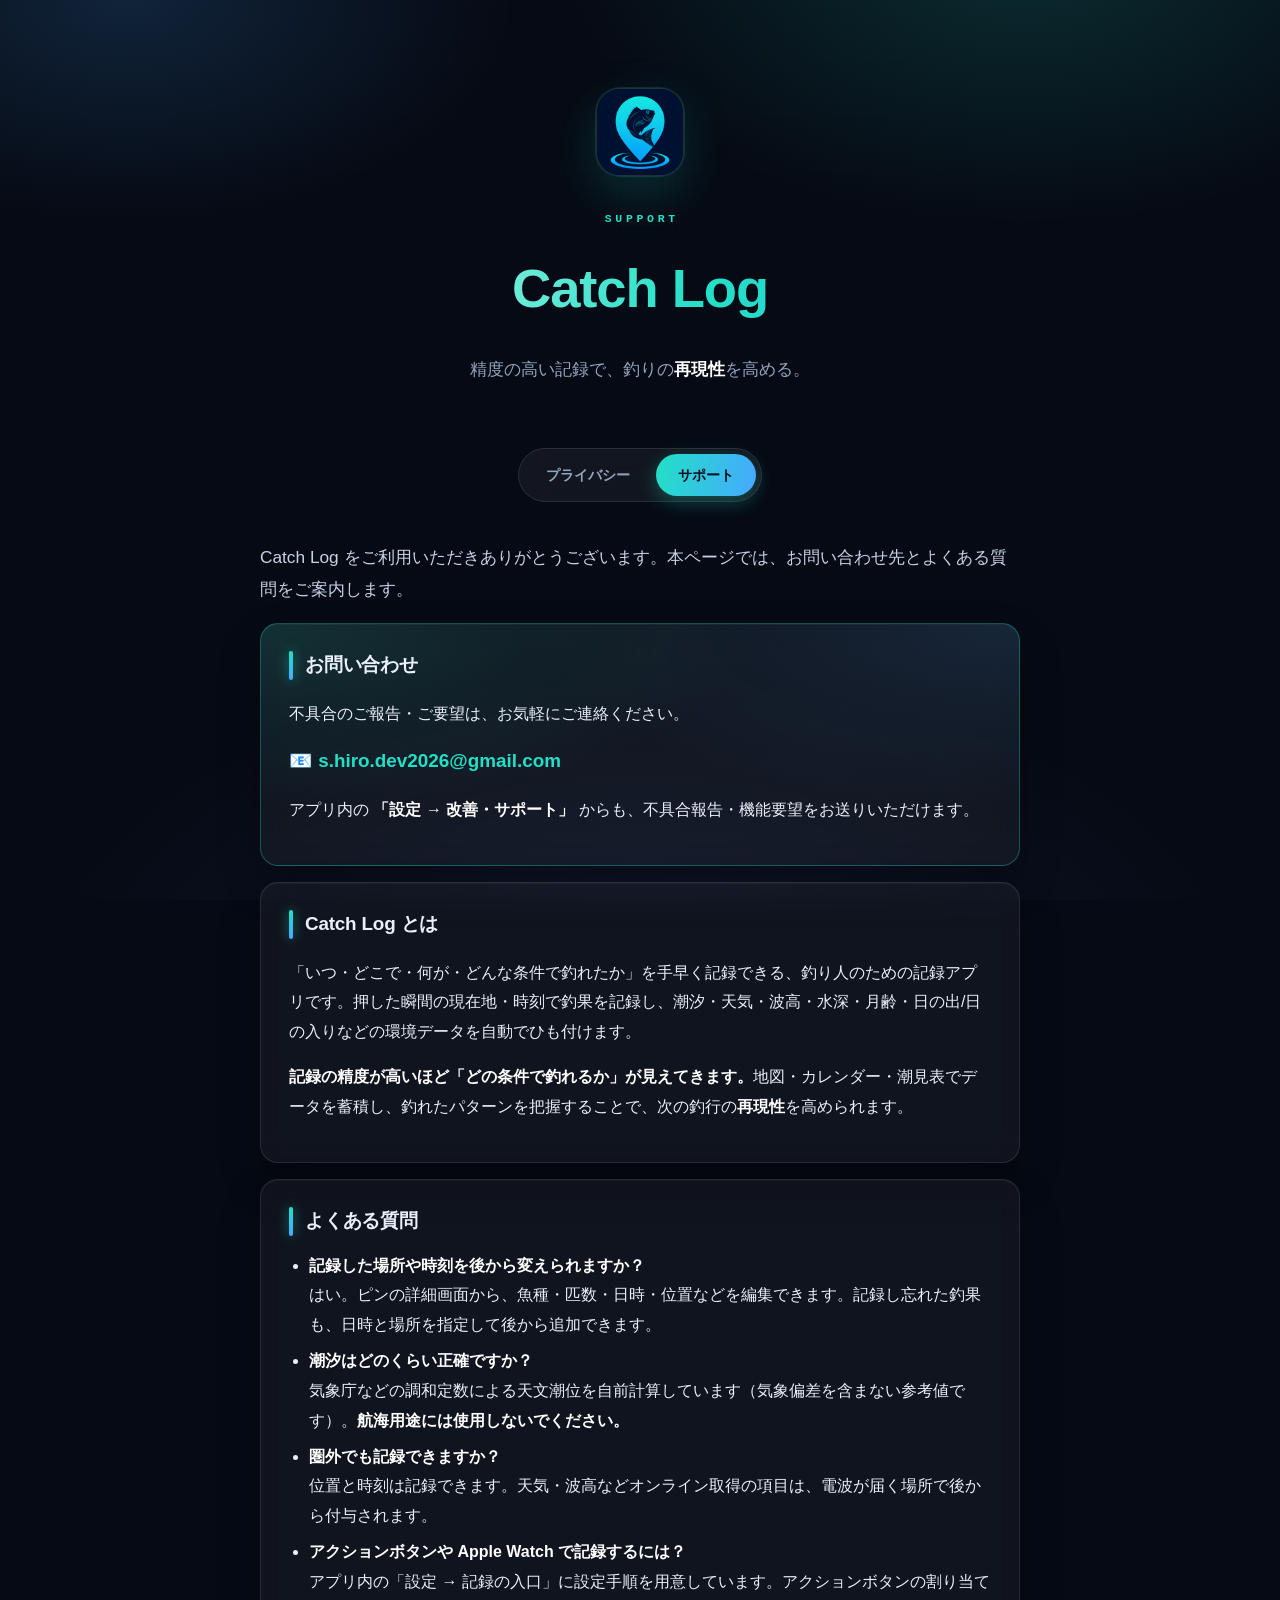
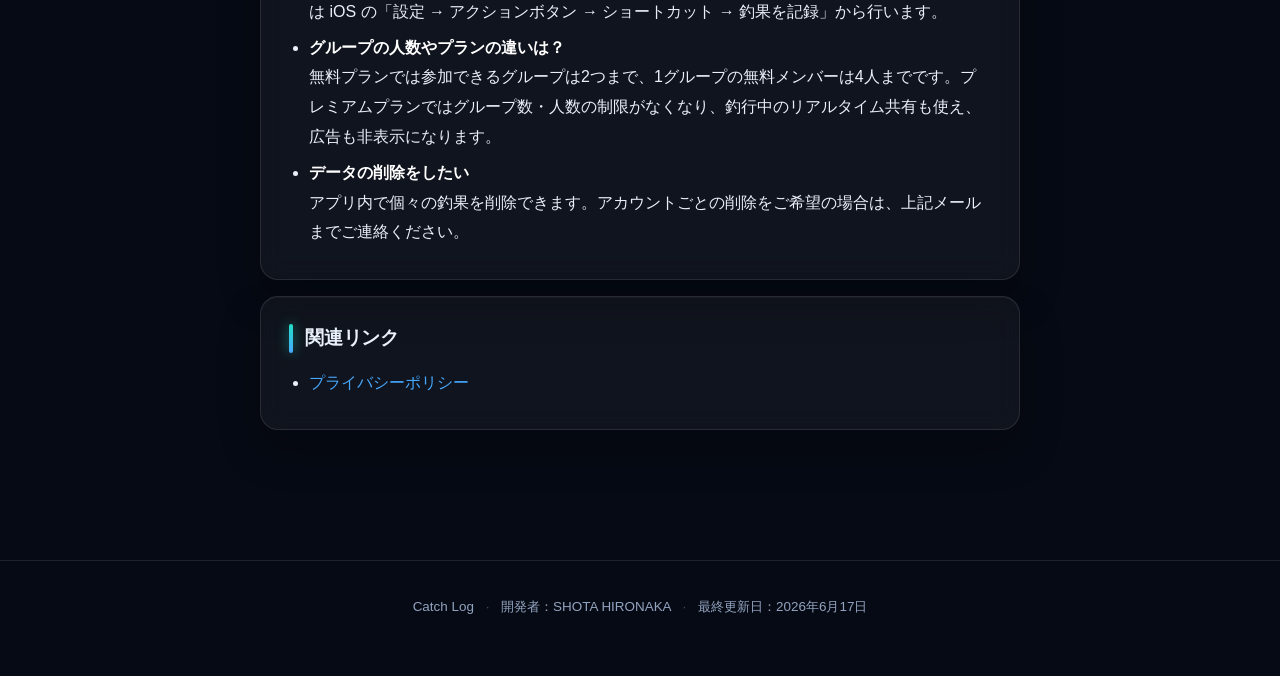
==== support.html @ dcf1abdf "アプリアイコン採用＋テック系の先進的デザインに刷新＋再現性訴求 - ヒーローのバッジ/favicon/apple-touch-icon をアプリアイコンに。 - ダーク基調＋グラデーション・グロー＋微" ====
<!DOCTYPE html>
<html lang="ja">
<head>
<meta charset="UTF-8">
<meta name="viewport" content="width=device-width, initial-scale=1.0">
<title>サポート — Catch Log</title>
<meta name="description" content="釣果記録アプリ Catch Log のサポート・よくある質問・お問い合わせ。">
<link rel="icon" type="image/png" href="./icon.png">
<link rel="apple-touch-icon" href="./apple-touch-icon.png">
<link rel="stylesheet" href="./style.css">
</head>
<body>

<header class="hero">
  <div class="badge"><img src="./icon.png" alt="Catch Log アイコン" width="84" height="84"></div>
  <p class="eyebrow">SUPPORT</p>
  <h1>Catch Log</h1>
  <p class="tagline">精度の高い記録で、釣りの<strong>再現性</strong>を高める。</p>
</header>

<nav class="tabs">
  <a href="./index.html">プライバシー</a>
  <a href="./support.html" aria-current="page">サポート</a>
</nav>

<main>
  <p class="lead">Catch Log をご利用いただきありがとうございます。本ページでは、お問い合わせ先とよくある質問をご案内します。</p>

  <section class="card highlight">
    <h2>お問い合わせ</h2>
    <p>不具合のご報告・ご要望は、お気軽にご連絡ください。</p>
    <p class="email">📧 <a href="mailto:s.hiro.dev2026@gmail.com">s.hiro.dev2026@gmail.com</a></p>
    <p>アプリ内の <strong>「設定 → 改善・サポート」</strong> からも、不具合報告・機能要望をお送りいただけます。</p>
  </section>

  <section class="card">
    <h2>Catch Log とは</h2>
    <p>「いつ・どこで・何が・どんな条件で釣れたか」を手早く記録できる、釣り人のための記録アプリです。押した瞬間の現在地・時刻で釣果を記録し、潮汐・天気・波高・水深・月齢・日の出/日の入りなどの環境データを自動でひも付けます。</p>
    <p><strong>記録の精度が高いほど「どの条件で釣れるか」が見えてきます。</strong>地図・カレンダー・潮見表でデータを蓄積し、釣れたパターンを把握することで、次の釣行の<strong>再現性</strong>を高められます。</p>
  </section>

  <section class="card">
    <h2>よくある質問</h2>
    <ul>
      <li><strong>記録した場所や時刻を後から変えられますか？</strong><br>
      はい。ピンの詳細画面から、魚種・匹数・日時・位置などを編集できます。記録し忘れた釣果も、日時と場所を指定して後から追加できます。</li>

      <li><strong>潮汐はどのくらい正確ですか？</strong><br>
      気象庁などの調和定数による天文潮位を自前計算しています（気象偏差を含まない参考値です）。<strong>航海用途には使用しないでください。</strong></li>

      <li><strong>圏外でも記録できますか？</strong><br>
      位置と時刻は記録できます。天気・波高などオンライン取得の項目は、電波が届く場所で後から付与されます。</li>

      <li><strong>アクションボタンや Apple Watch で記録するには？</strong><br>
      アプリ内の「設定 → 記録の入口」に設定手順を用意しています。アクションボタンの割り当ては iOS の「設定 → アクションボタン → ショートカット → 釣果を記録」から行います。</li>

      <li><strong>グループの人数やプランの違いは？</strong><br>
      無料プランでは参加できるグループは2つまで、1グループの無料メンバーは4人までです。プレミアムプランではグループ数・人数の制限がなくなり、釣行中のリアルタイム共有も使え、広告も非表示になります。</li>

      <li><strong>データの削除をしたい</strong><br>
      アプリ内で個々の釣果を削除できます。アカウントごとの削除をご希望の場合は、上記メールまでご連絡ください。</li>
    </ul>
  </section>

  <section class="card">
    <h2>関連リンク</h2>
    <ul>
      <li><a href="./index.html">プライバシーポリシー</a></li>
    </ul>
  </section>
</main>

<footer>
  Catch Log <span class="dot">·</span> 開発者：SHOTA HIRONAKA <span class="dot">·</span> 最終更新日：2026年6月17日
</footer>

</body>
</html>
---- style.css ----
/* Catch Log — 開発元サイト共通スタイル（先進的・テック系ダークテーマ）
   ブランド: 濃紺(#01173B) を基盤に ティール→シアン のグラデーションアクセント。 */

:root {
  --bg: #060a14;
  --bg-soft: #0b1426;
  --ink: #eaf0fb;
  --muted: #93a4c0;
  --teal: #22e0c6;
  --cyan: #46a9ff;
  --indigo: #6d8bff;
  --border: rgba(255, 255, 255, 0.10);
  --card: rgba(255, 255, 255, 0.045);
  --radius: 18px;
}

* { box-sizing: border-box; }
html { scroll-behavior: smooth; }
body {
  font-family: -apple-system, BlinkMacSystemFont, "Hiragino Sans", "Noto Sans JP", "Inter", sans-serif;
  line-height: 1.85;
  margin: 0;
  color: var(--ink);
  background: var(--bg);
  -webkit-font-smoothing: antialiased;
  position: relative;
  overflow-x: hidden;
}
/* 背景のグラデーション・グロー＋微細グリッド */
body::before {
  content: ""; position: fixed; inset: 0; z-index: -2; pointer-events: none;
  background:
    radial-gradient(60% 50% at 80% -5%, rgba(34, 224, 198, 0.16), transparent 60%),
    radial-gradient(55% 45% at 10% 0%, rgba(70, 169, 255, 0.16), transparent 55%),
    radial-gradient(80% 60% at 50% 110%, rgba(109, 139, 255, 0.10), transparent 60%),
    var(--bg);
}
body::after {
  content: ""; position: fixed; inset: 0; z-index: -1; pointer-events: none; opacity: .5;
  background-image:
    linear-gradient(rgba(255,255,255,.025) 1px, transparent 1px),
    linear-gradient(90deg, rgba(255,255,255,.025) 1px, transparent 1px);
  background-size: 56px 56px;
  mask-image: radial-gradient(circle at 50% 20%, #000 0%, transparent 75%);
  -webkit-mask-image: radial-gradient(circle at 50% 20%, #000 0%, transparent 75%);
}

a { color: var(--cyan); text-decoration: none; }
a:hover { color: var(--teal); }

/* ---- ヒーロー ---- */
.hero { text-align: center; padding: 88px 20px 36px; }
.hero .badge {
  display: inline-block; width: 88px; height: 88px; margin-bottom: 22px;
  border-radius: 24px; overflow: hidden;
  border: 1px solid rgba(255, 255, 255, 0.14);
  box-shadow: 0 0 0 1px rgba(34,224,198,.15), 0 18px 50px rgba(34, 224, 198, 0.18);
}
.hero .badge img { width: 100%; height: 100%; display: block; object-fit: cover; }
.hero .eyebrow {
  font-family: ui-monospace, "SF Mono", Menlo, monospace;
  letter-spacing: .32em; font-size: .72rem; font-weight: 600;
  color: var(--teal); margin: 0 0 10px; text-indent: .32em;
}
.hero h1 {
  font-size: clamp(2.4rem, 6vw, 3.4rem); margin: 0; font-weight: 800; letter-spacing: -.02em;
  background: linear-gradient(100deg, #ffffff 10%, var(--teal) 55%, var(--cyan) 100%);
  -webkit-background-clip: text; background-clip: text; color: transparent;
}
.hero .tagline { font-size: 1.08rem; color: var(--muted); margin: 14px auto 0; max-width: 30em; }

/* ---- ナビ（セグメント風グラスピル） ---- */
nav.tabs {
  position: sticky; top: 16px; z-index: 10;
  display: flex; gap: 4px; justify-content: center; width: fit-content; margin: 26px auto 0;
  padding: 5px; border-radius: 999px;
  background: rgba(255, 255, 255, 0.05); border: 1px solid var(--border);
  backdrop-filter: blur(14px); -webkit-backdrop-filter: blur(14px);
}
nav.tabs a {
  color: var(--muted); padding: 8px 22px; border-radius: 999px; font-size: .9rem; font-weight: 600;
}
nav.tabs a:hover { color: var(--ink); }
nav.tabs a[aria-current="page"] {
  color: #04121f;
  background: linear-gradient(100deg, var(--teal), var(--cyan));
  box-shadow: 0 6px 20px rgba(34, 224, 198, 0.3);
}

/* ---- 本文 ---- */
main { max-width: 800px; margin: 0 auto; padding: 36px 20px 90px; }
.updated {
  color: var(--muted); font-size: .82rem; margin: 0 0 6px;
  font-family: ui-monospace, "SF Mono", Menlo, monospace; letter-spacing: .04em;
}
.lead { font-size: 1.08rem; color: #c6d2e6; margin-top: .2em; }

.card {
  position: relative;
  background: var(--card);
  border: 1px solid var(--border);
  border-radius: var(--radius);
  padding: 24px 28px;
  margin: 16px 0;
  backdrop-filter: blur(12px); -webkit-backdrop-filter: blur(12px);
  box-shadow: 0 1px 0 rgba(255,255,255,.04) inset, 0 20px 40px rgba(0, 0, 0, 0.25);
  transition: transform .25s ease, border-color .25s ease, box-shadow .25s ease;
}
.card:hover {
  transform: translateY(-3px);
  border-color: rgba(34, 224, 198, 0.4);
  box-shadow: 0 1px 0 rgba(255,255,255,.06) inset, 0 26px 56px rgba(0, 0, 0, 0.35);
}
.card h2 {
  font-size: 1.18rem; margin: 0 0 .65em; padding-left: 16px; position: relative;
  color: var(--ink); letter-spacing: -.01em;
}
.card h2::before {
  content: ""; position: absolute; left: 0; top: .15em; bottom: .15em; width: 4px; border-radius: 4px;
  background: linear-gradient(var(--teal), var(--cyan));
  box-shadow: 0 0 12px rgba(34, 224, 198, 0.6);
}
ul { padding-left: 1.25em; margin: .5em 0; }
li { margin: .42em 0; }
strong { color: #fff; }
code { background: rgba(70,169,255,.14); color: #bfe0ff; padding: 1px 6px; border-radius: 6px; font-size: .9em; }

/* 連絡先などの強調カード */
.highlight {
  background:
    radial-gradient(120% 140% at 0% 0%, rgba(34,224,198,.14), transparent 55%),
    radial-gradient(120% 140% at 100% 0%, rgba(70,169,255,.12), transparent 55%),
    var(--card);
  border-color: rgba(34, 224, 198, 0.3);
}
.email { font-size: 1.18rem; font-weight: 700; margin: .4em 0; }
.email a { color: var(--teal); }

footer {
  text-align: center; color: var(--muted); font-size: .84rem;
  padding: 34px 20px 56px; margin-top: 24px;
  border-top: 1px solid var(--border);
}
footer .dot { opacity: .4; margin: 0 8px; }
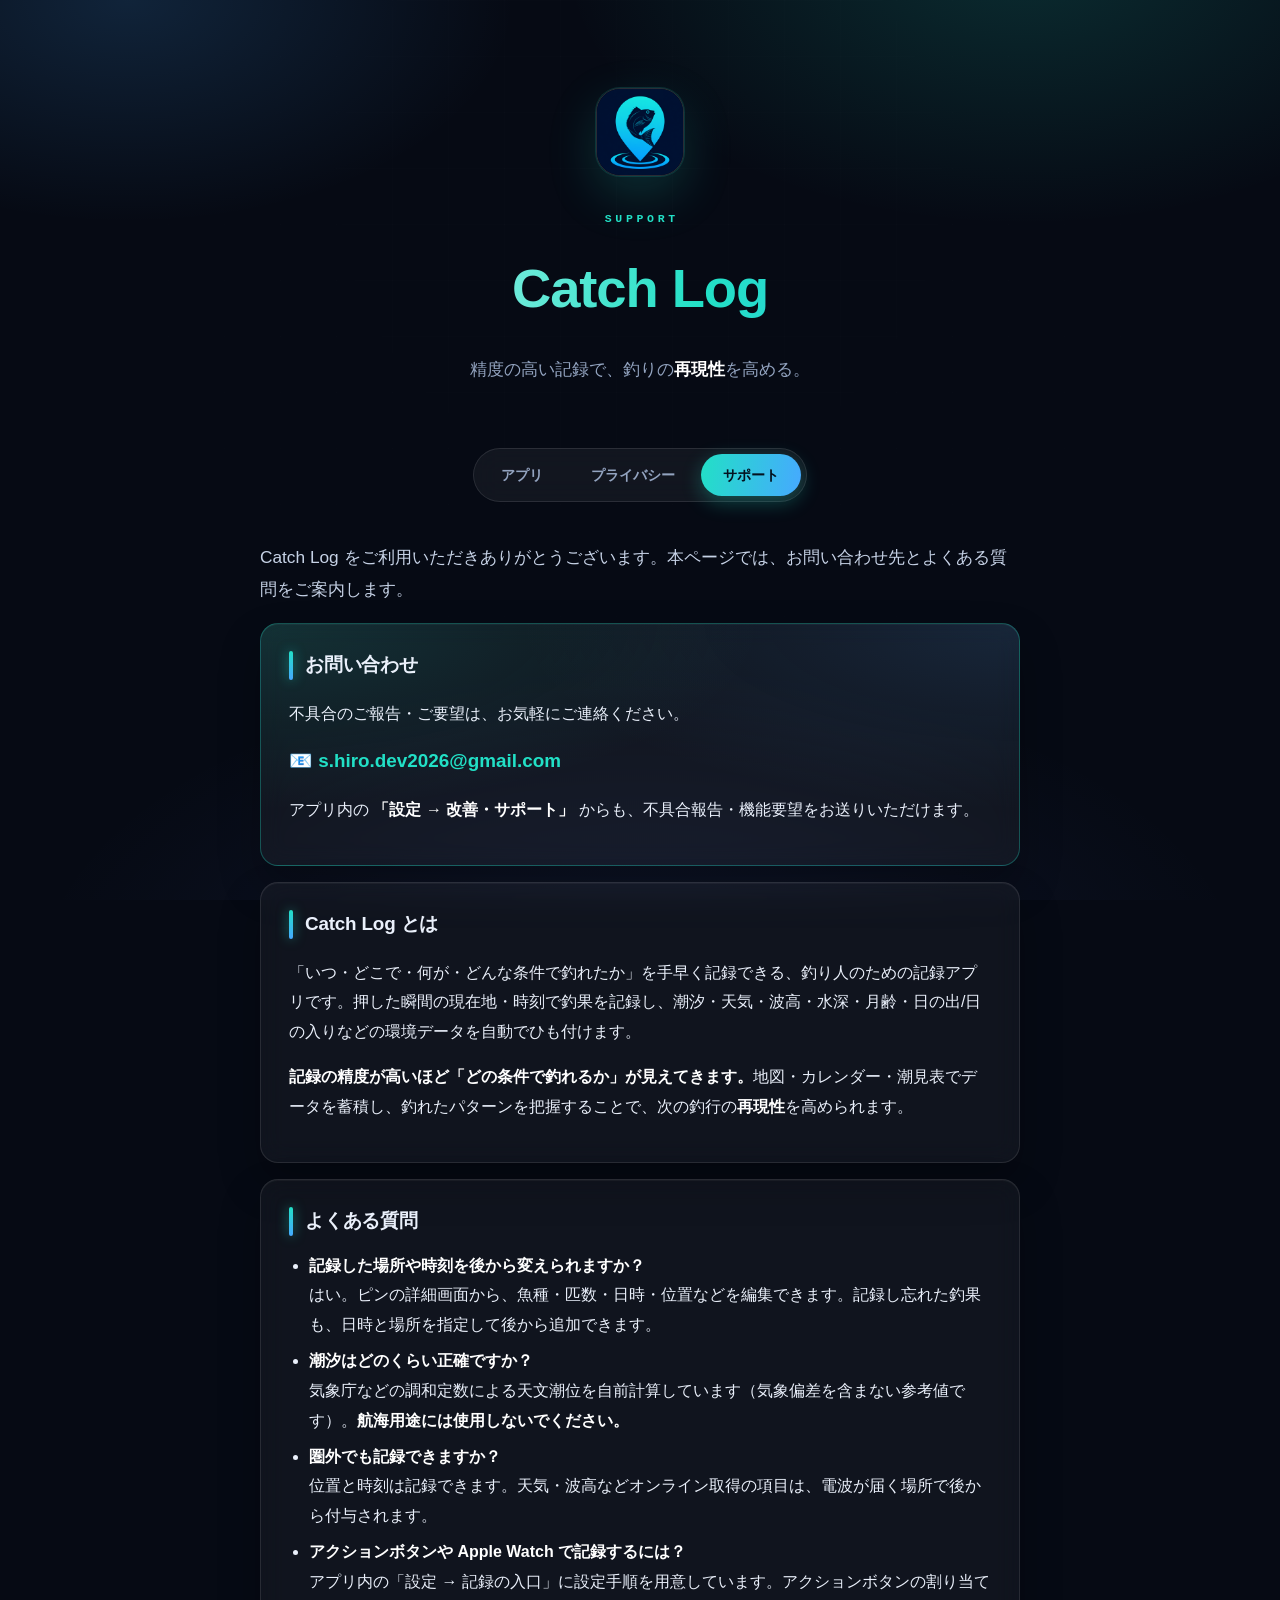
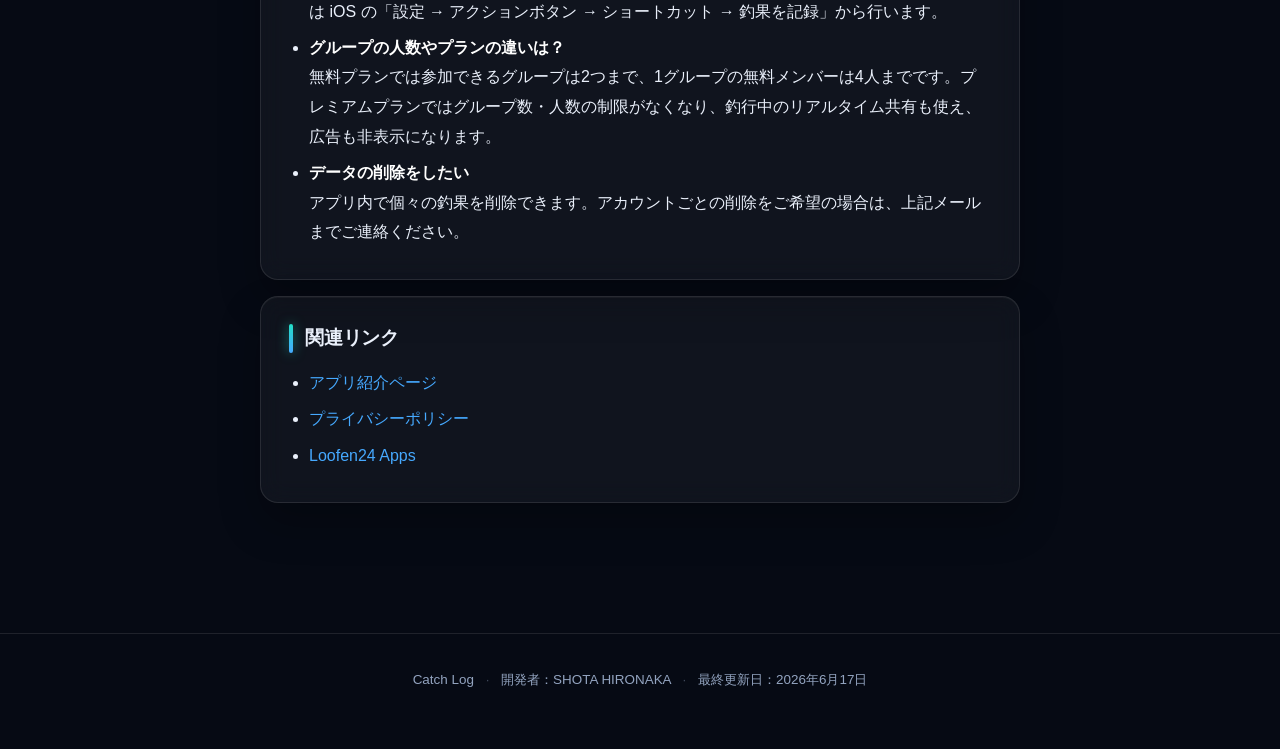
==== commit 87014bbb: "アプリ紹介ページ(/catchlog/)への相互リンクを追加(ナビ・フッター・関連リンク)" ====
--- a/support.html
+++ b/support.html
@@ -19,6 +19,7 @@
 </header>
 
 <nav class="tabs">
+  <a href="/catchlog/">アプリ</a>
   <a href="./index.html">プライバシー</a>
   <a href="./support.html" aria-current="page">サポート</a>
 </nav>
@@ -65,7 +66,9 @@
   <section class="card">
     <h2>関連リンク</h2>
     <ul>
+      <li><a href="/catchlog/">アプリ紹介ページ</a></li>
       <li><a href="./index.html">プライバシーポリシー</a></li>
+      <li><a href="/">Loofen24 Apps</a></li>
     </ul>
   </section>
 </main>
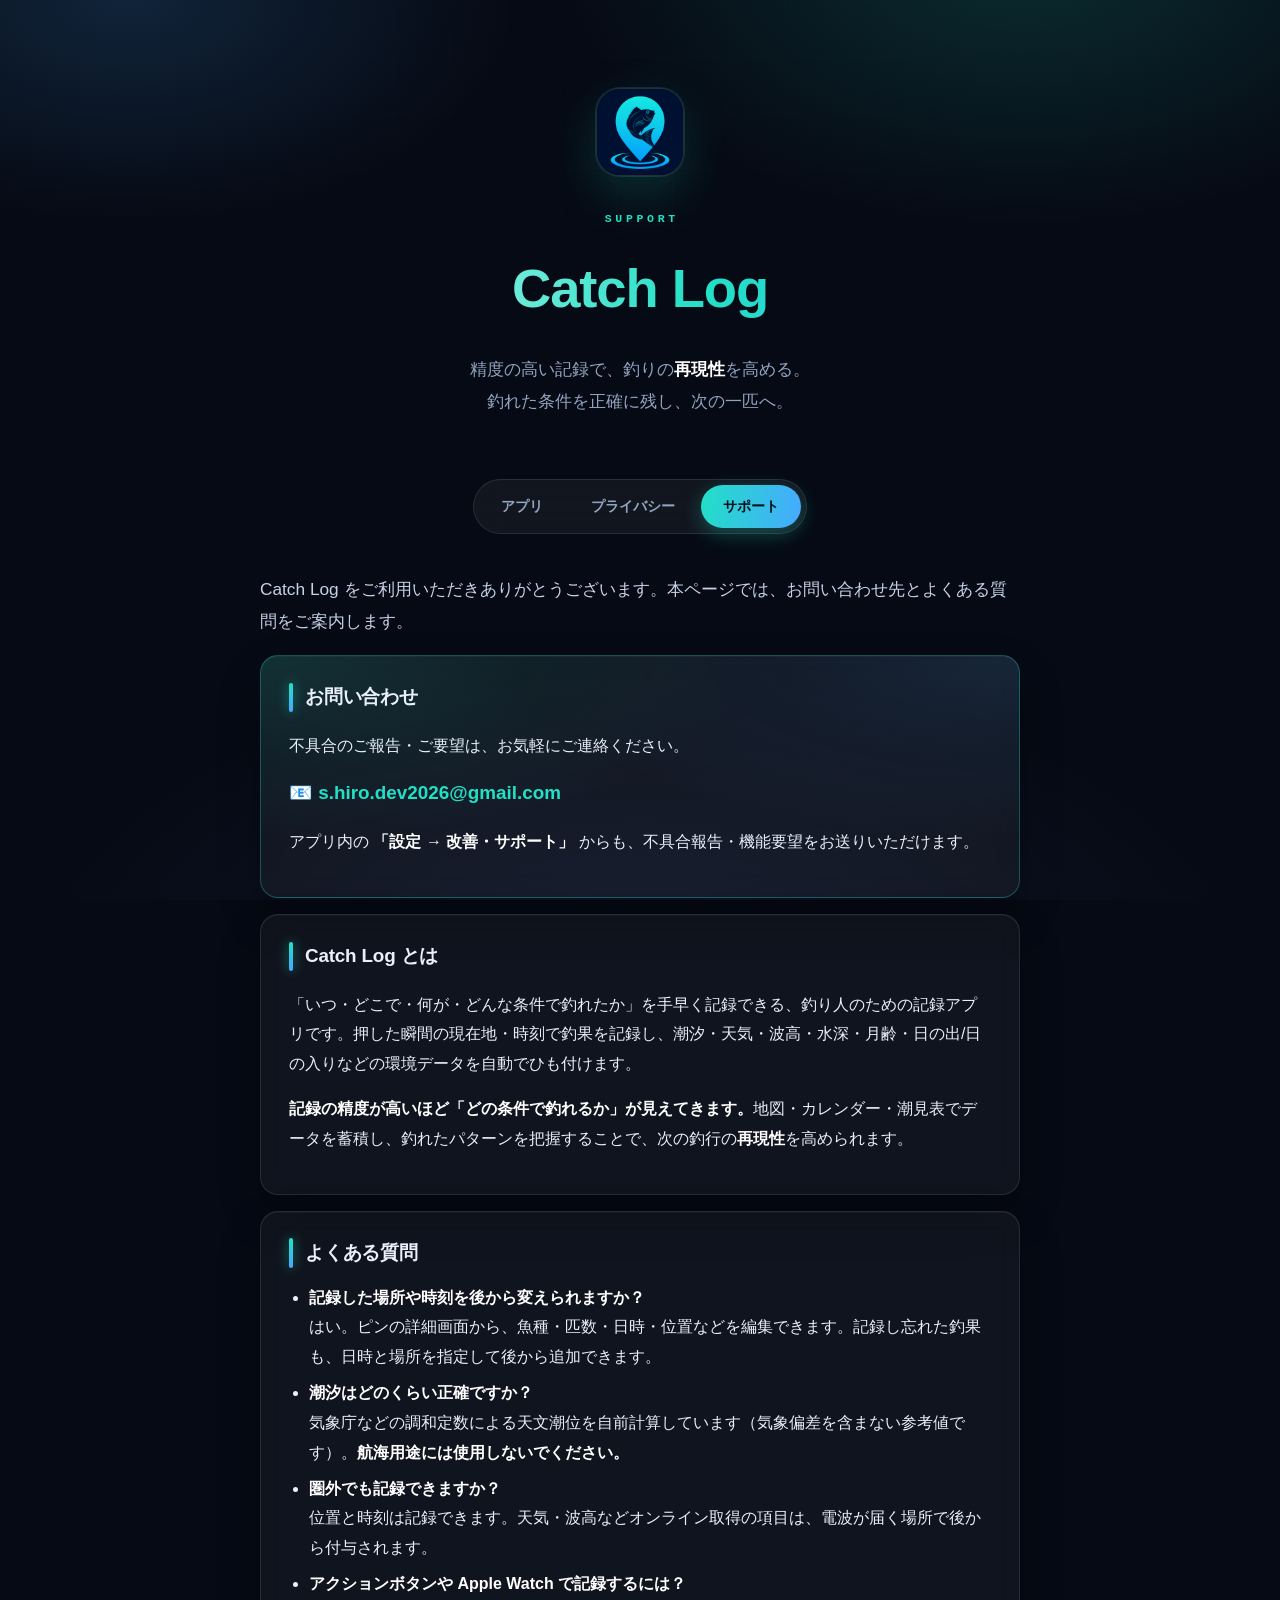
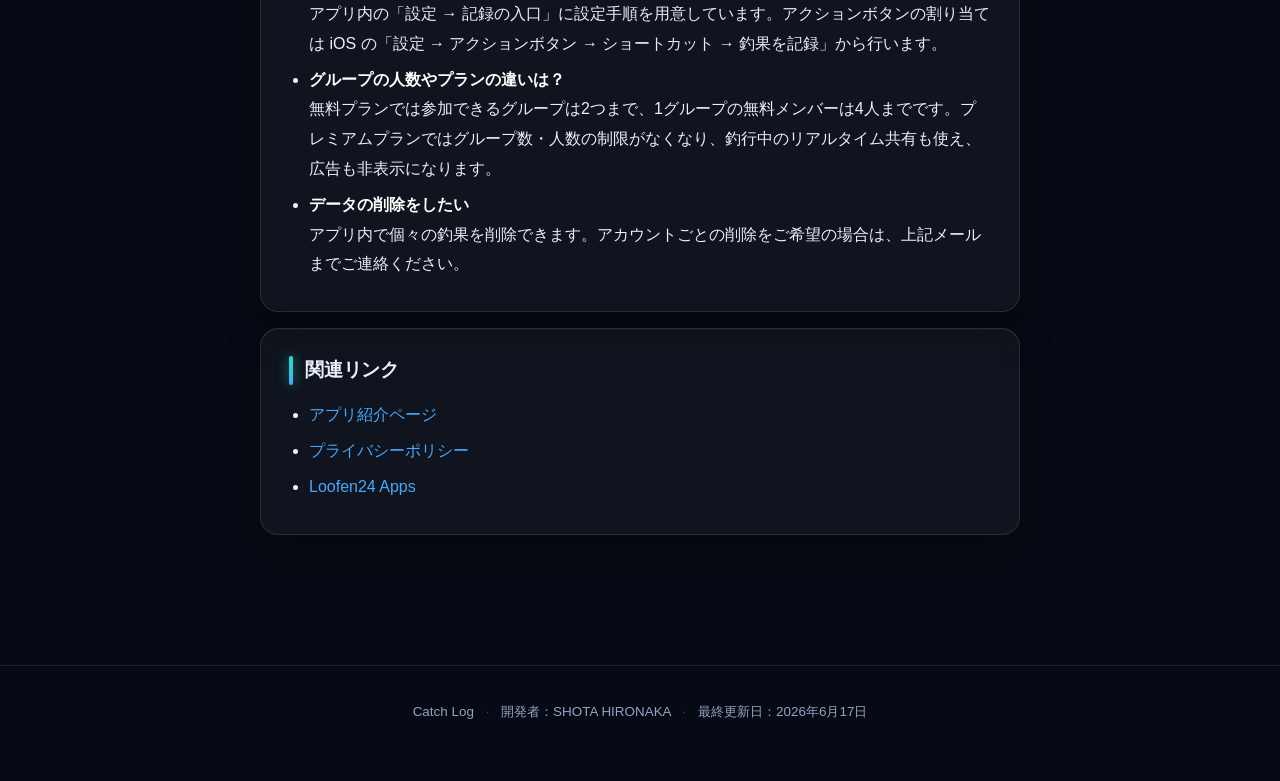
==== commit 2c48bb26: "サポートのヒーロー文言をプライバシーと統一(再現性＋次の一匹へ)" ====
--- a/support.html
+++ b/support.html
@@ -15,7 +15,7 @@
   <div class="badge"><img src="./icon.png" alt="Catch Log アイコン" width="84" height="84"></div>
   <p class="eyebrow">SUPPORT</p>
   <h1>Catch Log</h1>
-  <p class="tagline">精度の高い記録で、釣りの<strong>再現性</strong>を高める。</p>
+  <p class="tagline">精度の高い記録で、釣りの<strong>再現性</strong>を高める。<br>釣れた条件を正確に残し、次の一匹へ。</p>
 </header>
 
 <nav class="tabs">
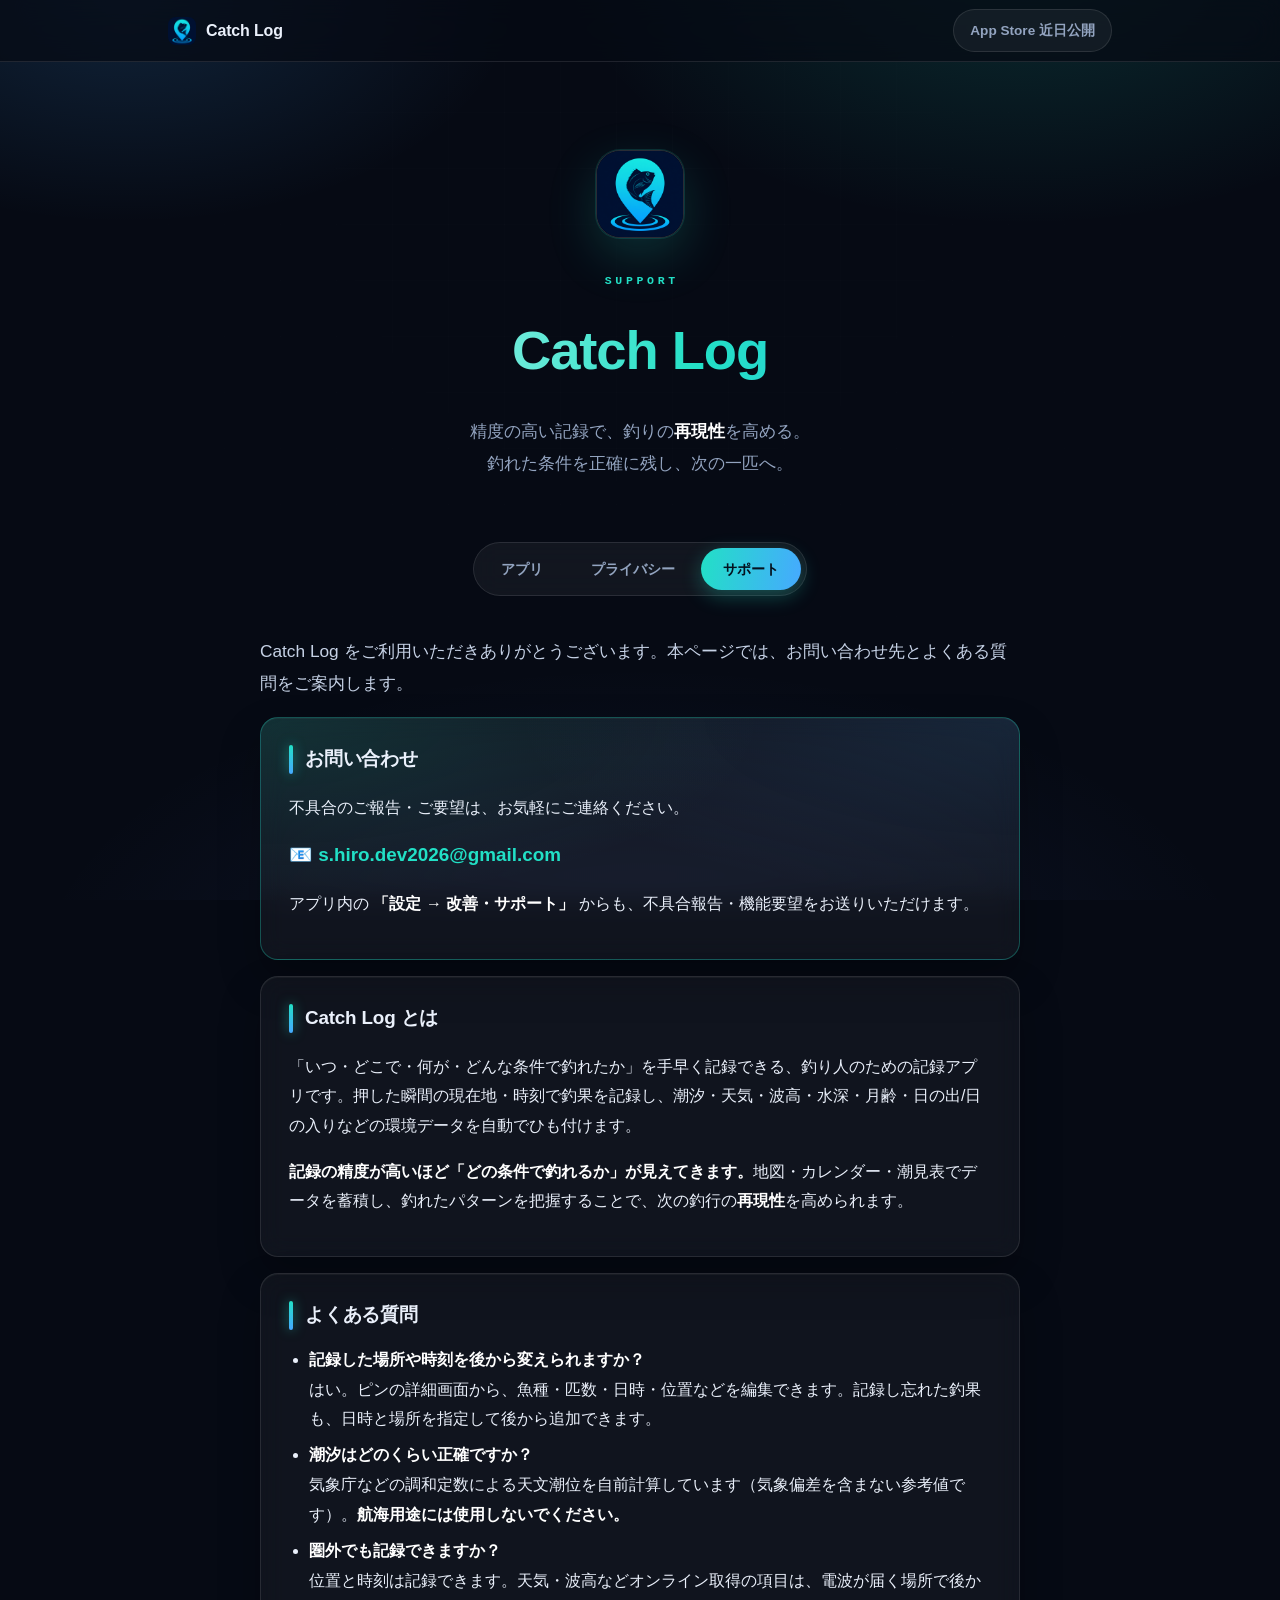
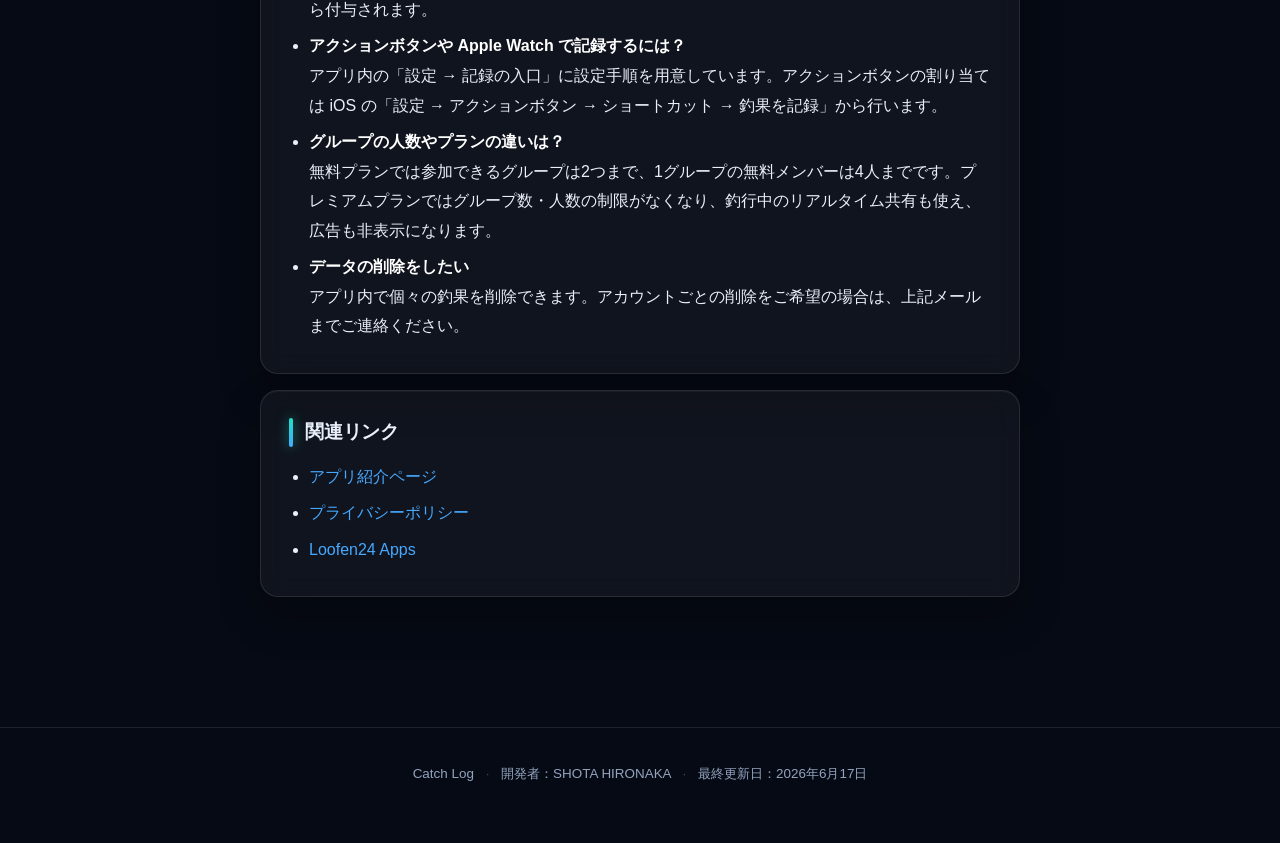
==== commit 9051c727: "上部ヘッダーバーを追加(他アプリと統一: アイコン+ブランド/App Store CTA)" ====
--- a/support.html
+++ b/support.html
@@ -10,6 +10,11 @@
 <link rel="stylesheet" href="./style.css">
 </head>
 <body>
+
+<div class="topbar"><div class="topbar-in">
+  <a class="brand" href="/catchlog/"><img src="./icon.png" alt="">Catch Log</a>
+  <span class="cta soon">App Store 近日公開</span>
+</div></div>
 
 <header class="hero">
   <div class="badge"><img src="./icon.png" alt="Catch Log アイコン" width="84" height="84"></div>
--- a/style.css
+++ b/style.css
@@ -142,3 +142,26 @@
   border-top: 1px solid var(--border);
 }
 footer .dot { opacity: .4; margin: 0 8px; }
+
+/* ---- 上部ヘッダーバー（他アプリと統一） ---- */
+.topbar {
+  position: sticky; top: 0; z-index: 30;
+  background: rgba(6, 10, 20, 0.72);
+  -webkit-backdrop-filter: blur(14px); backdrop-filter: blur(14px);
+  border-bottom: 1px solid var(--border);
+}
+.topbar-in {
+  max-width: 980px; margin: 0 auto; padding: 9px 18px;
+  display: flex; align-items: center; justify-content: space-between;
+}
+.topbar .brand { display: flex; align-items: center; gap: 10px; font-weight: 800; letter-spacing: -.01em; color: var(--ink); }
+.topbar .brand:hover { color: var(--ink); }
+.topbar .brand img { width: 28px; height: 28px; border-radius: 8px; display: block; }
+.topbar .cta {
+  padding: 8px 16px; border-radius: 999px; font-weight: 700; font-size: .85rem;
+  color: #04121f; background: linear-gradient(100deg, var(--teal), var(--cyan));
+}
+.topbar .cta:hover { color: #04121f; filter: brightness(1.06); }
+.topbar .cta.soon { color: var(--muted); background: rgba(255,255,255,.05); border: 1px solid var(--border); cursor: default; }
+/* セグメントメニューは上部バーの下に重なって固定 */
+nav.tabs { top: 60px; }
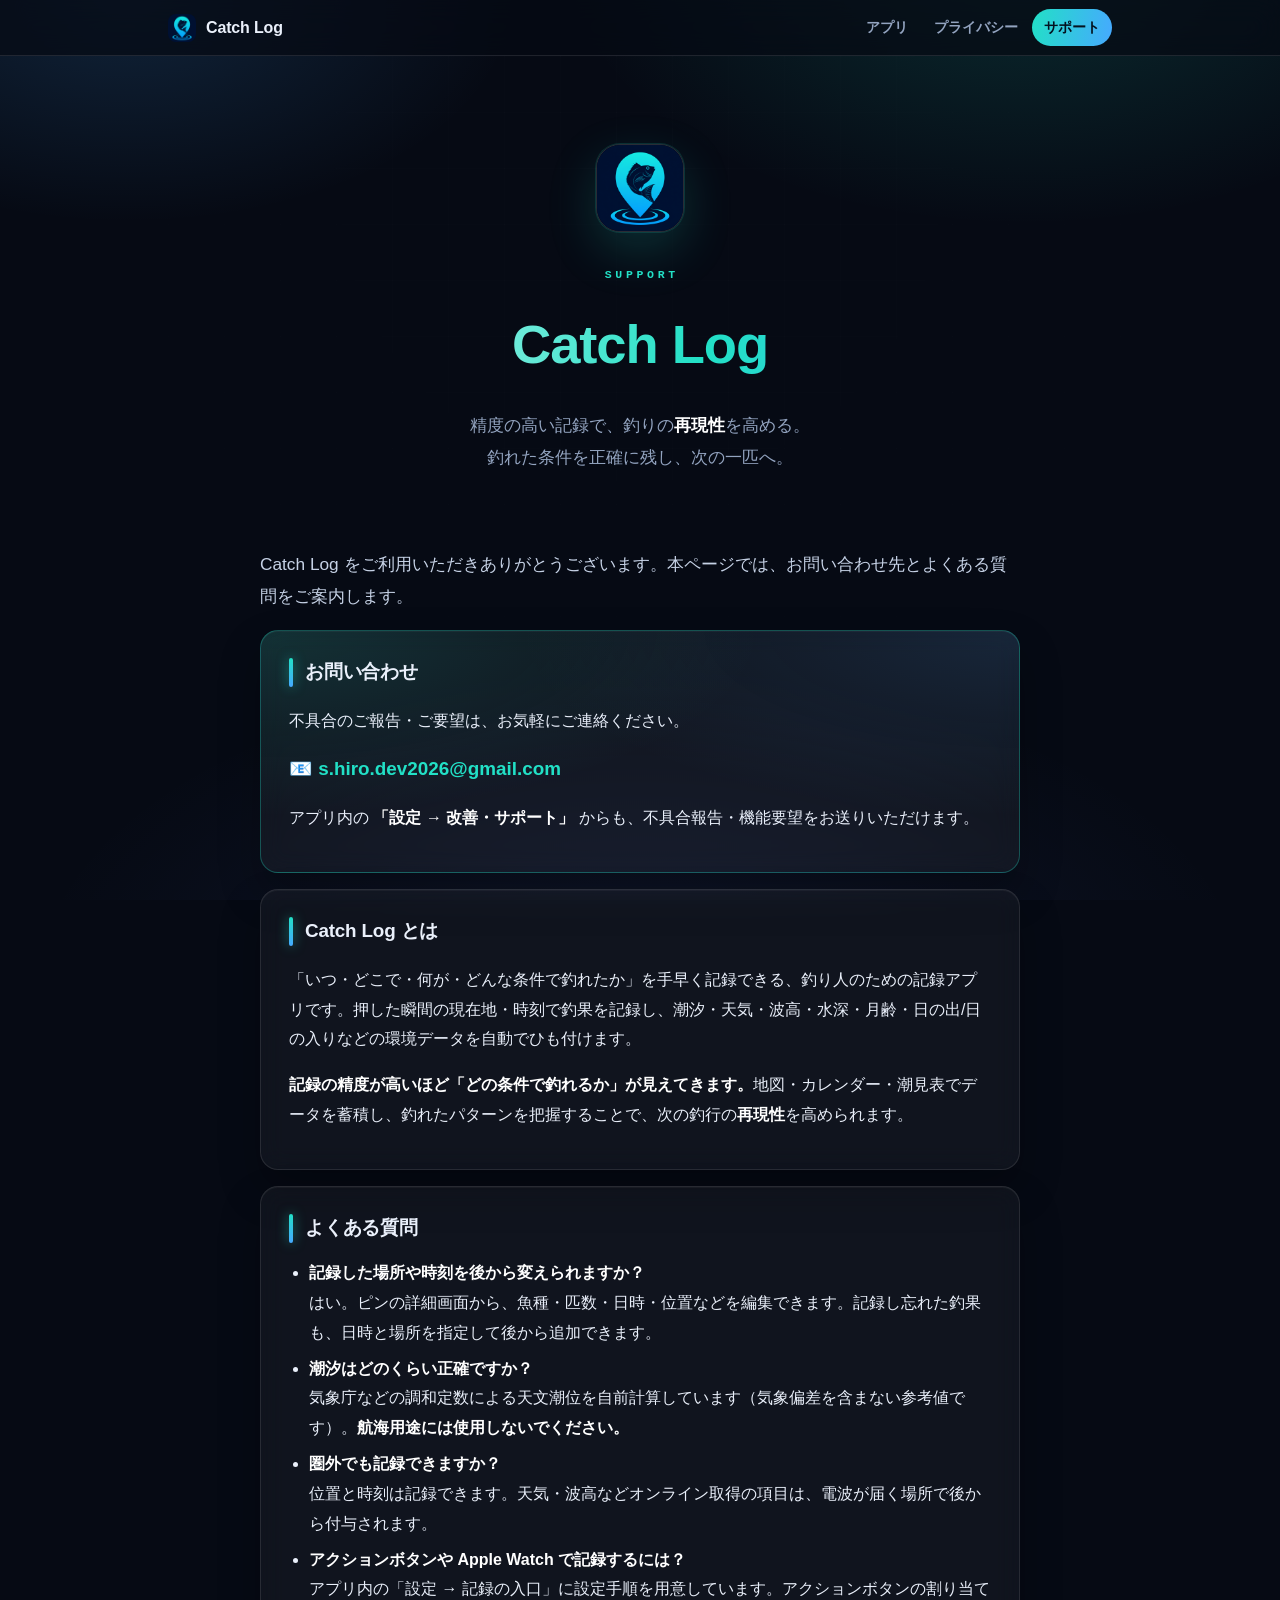
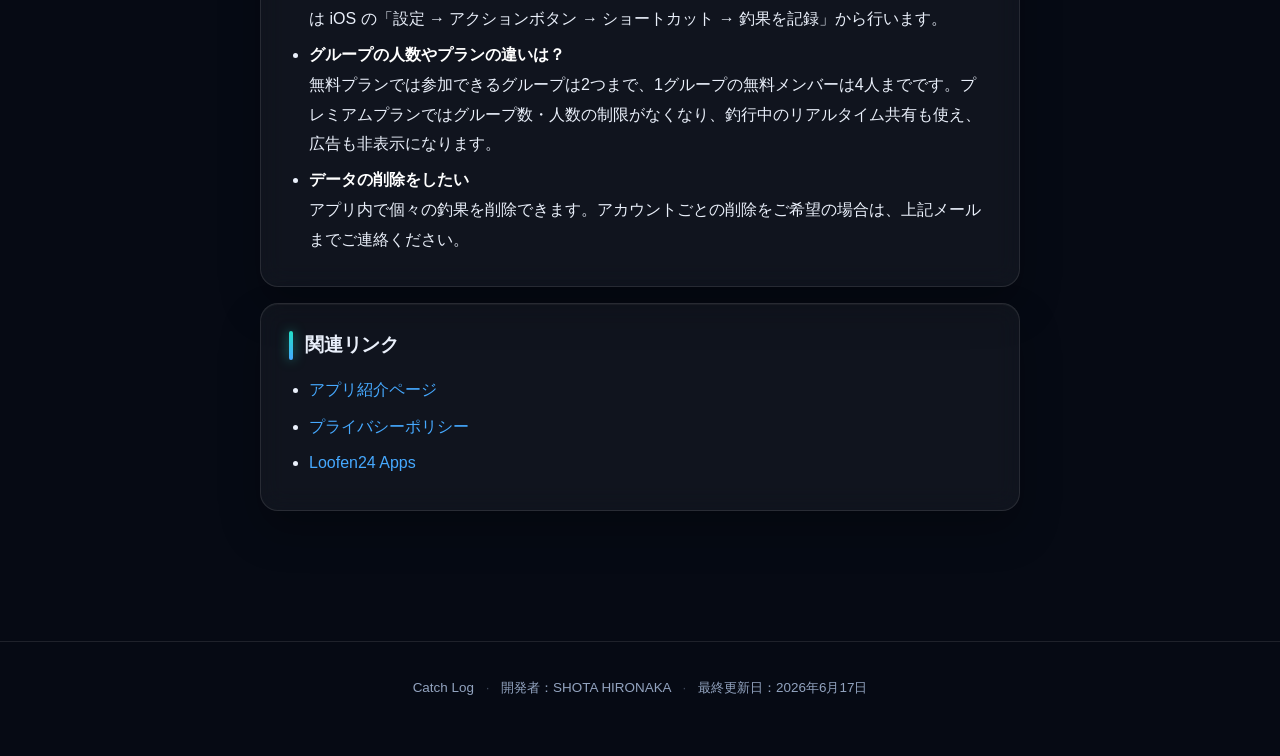
==== commit 55b65b37: "ヘッダーバーにページ切替ナビ(アプリ/プライバシー/サポート)を追加・セグメントメニュー廃止" ====
--- a/support.html
+++ b/support.html
@@ -12,8 +12,12 @@
 <body>
 
 <div class="topbar"><div class="topbar-in">
-  <a class="brand" href="/catchlog/"><img src="./icon.png" alt="">Catch Log</a>
-  <span class="cta soon">App Store 近日公開</span>
+  <a class="brand" href="/catchlog/"><img src="./icon.png" alt=""><span class="brand-name">Catch Log</span></a>
+  <nav class="bar-nav">
+    <a href="/catchlog/">アプリ</a>
+    <a href="./index.html">プライバシー</a>
+    <a href="./support.html" aria-current="page">サポート</a>
+  </nav>
 </div></div>
 
 <header class="hero">
@@ -23,11 +27,6 @@
   <p class="tagline">精度の高い記録で、釣りの<strong>再現性</strong>を高める。<br>釣れた条件を正確に残し、次の一匹へ。</p>
 </header>
 
-<nav class="tabs">
-  <a href="/catchlog/">アプリ</a>
-  <a href="./index.html">プライバシー</a>
-  <a href="./support.html" aria-current="page">サポート</a>
-</nav>
 
 <main>
   <p class="lead">Catch Log をご利用いただきありがとうございます。本ページでは、お問い合わせ先とよくある質問をご案内します。</p>
--- a/style.css
+++ b/style.css
@@ -165,3 +165,15 @@
 .topbar .cta.soon { color: var(--muted); background: rgba(255,255,255,.05); border: 1px solid var(--border); cursor: default; }
 /* セグメントメニューは上部バーの下に重なって固定 */
 nav.tabs { top: 60px; }
+
+/* ---- 上部バー内ナビ ---- */
+.bar-nav { display: flex; gap: 2px; }
+.bar-nav a { color: var(--muted); padding: 6px 12px; border-radius: 999px; font-size: .85rem; font-weight: 600; white-space: nowrap; }
+.bar-nav a:hover { color: var(--ink); }
+.bar-nav a[aria-current="page"] {
+  color: #04121f; background: linear-gradient(100deg, var(--teal), var(--cyan));
+}
+@media (max-width: 430px) {
+  .topbar .brand-name { display: none; }
+  .bar-nav a { padding: 6px 10px; }
+}
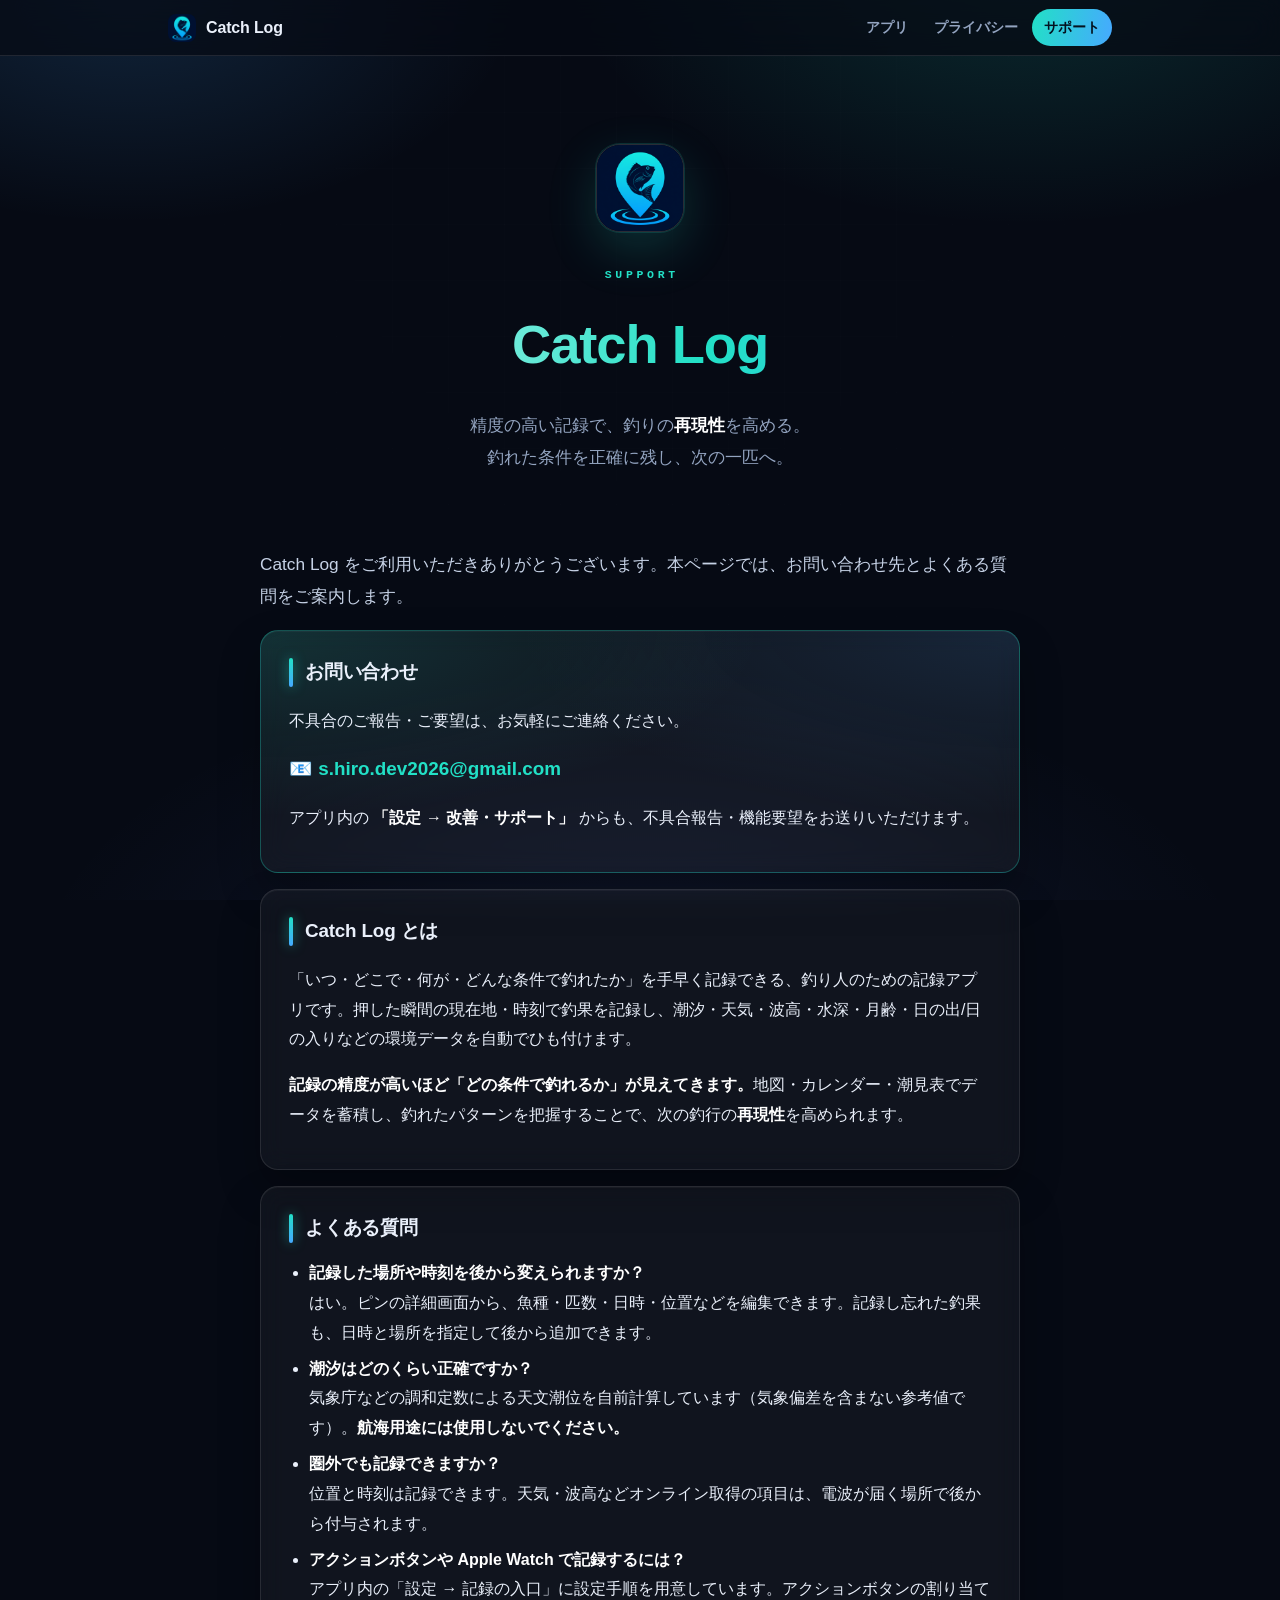
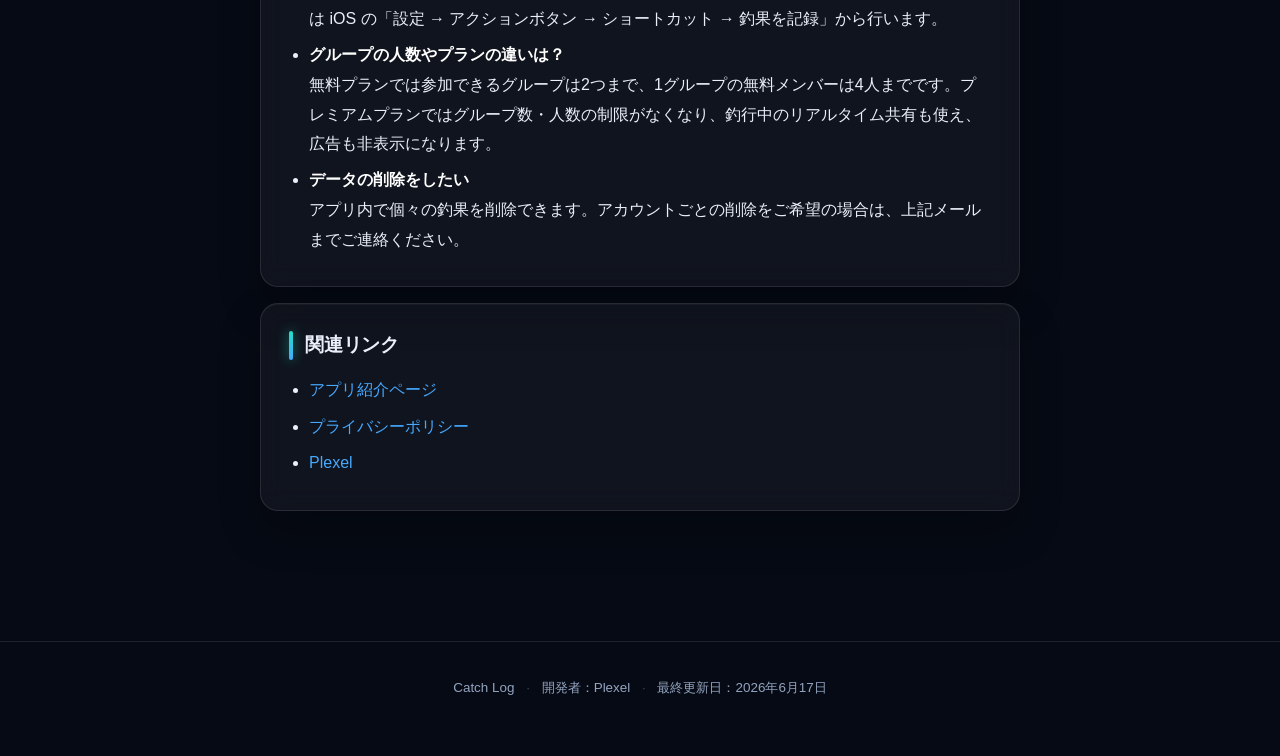
==== commit 20eba9e1: "開発元名をPlexelに統一(フッター・お問い合わせ・ハブリンク)" ====
--- a/support.html
+++ b/support.html
@@ -72,13 +72,13 @@
     <ul>
       <li><a href="/catchlog/">アプリ紹介ページ</a></li>
       <li><a href="./index.html">プライバシーポリシー</a></li>
-      <li><a href="/">Loofen24 Apps</a></li>
+      <li><a href="/">Plexel</a></li>
     </ul>
   </section>
 </main>
 
 <footer>
-  Catch Log <span class="dot">·</span> 開発者：SHOTA HIRONAKA <span class="dot">·</span> 最終更新日：2026年6月17日
+  Catch Log <span class="dot">·</span> 開発者：Plexel <span class="dot">·</span> 最終更新日：2026年6月17日
 </footer>
 
 </body>
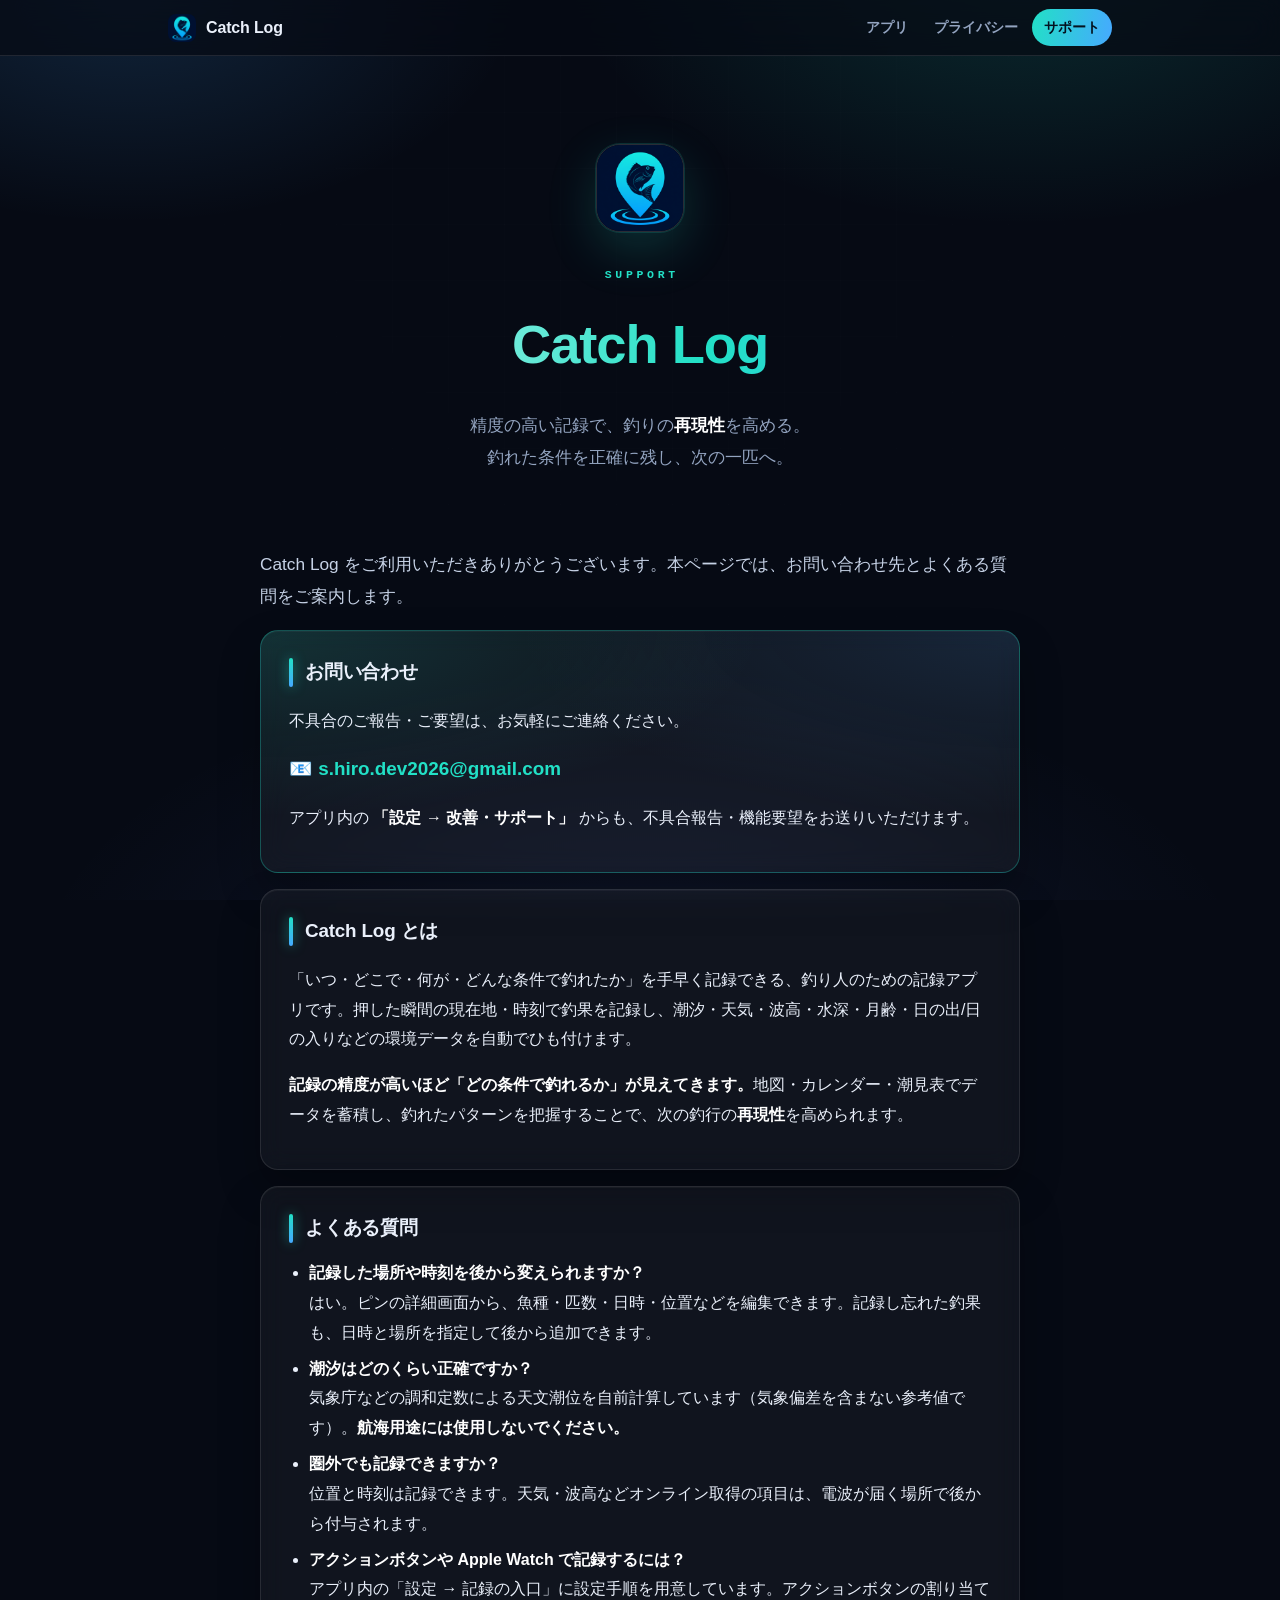
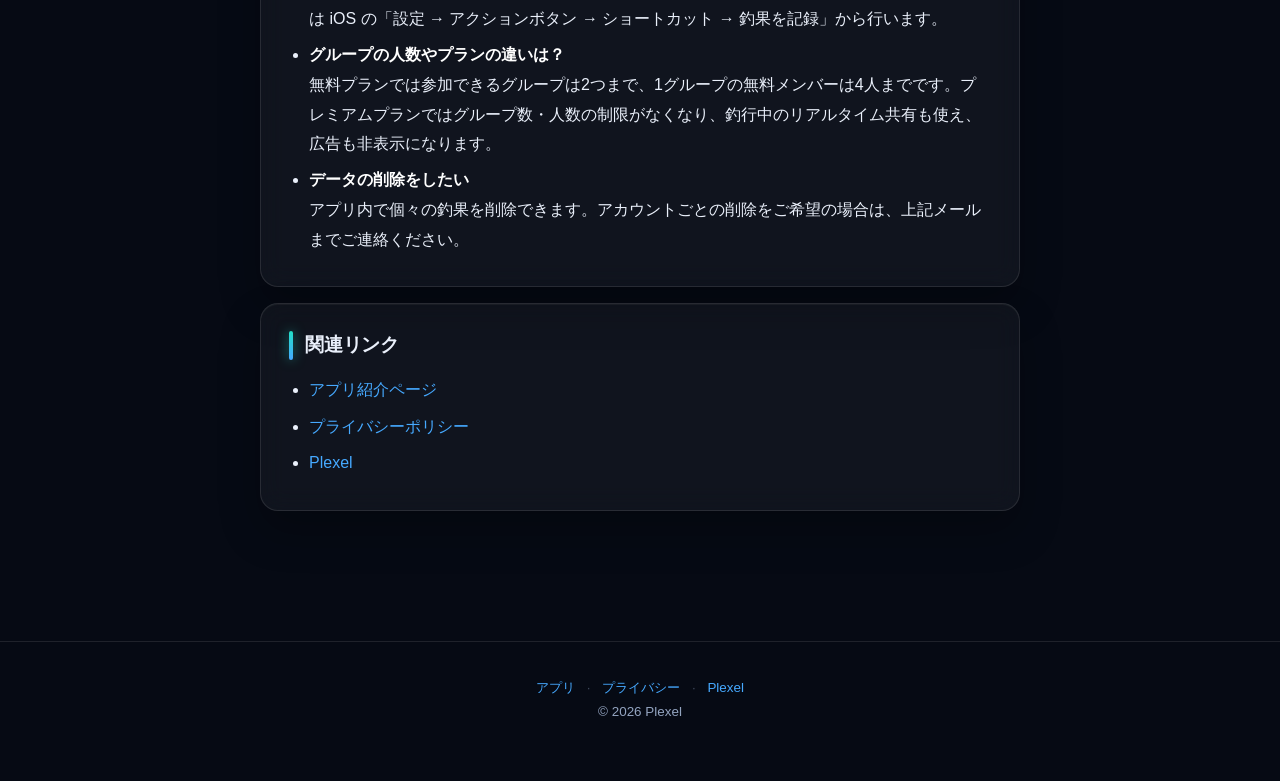
==== commit f9ad34af: "サポート/プライバシーのフッターを統一・Plexel表記に" ====
--- a/support.html
+++ b/support.html
@@ -78,7 +78,12 @@
 </main>
 
 <footer>
-  Catch Log <span class="dot">·</span> 開発者：Plexel <span class="dot">·</span> 最終更新日：2026年6月17日
+  <a href="/catchlog/">アプリ</a>
+  <span class="dot">·</span>
+  <a href="./index.html">プライバシー</a>
+  <span class="dot">·</span>
+  <a href="/">Plexel</a>
+  <br>© 2026 Plexel
 </footer>
 
 </body>
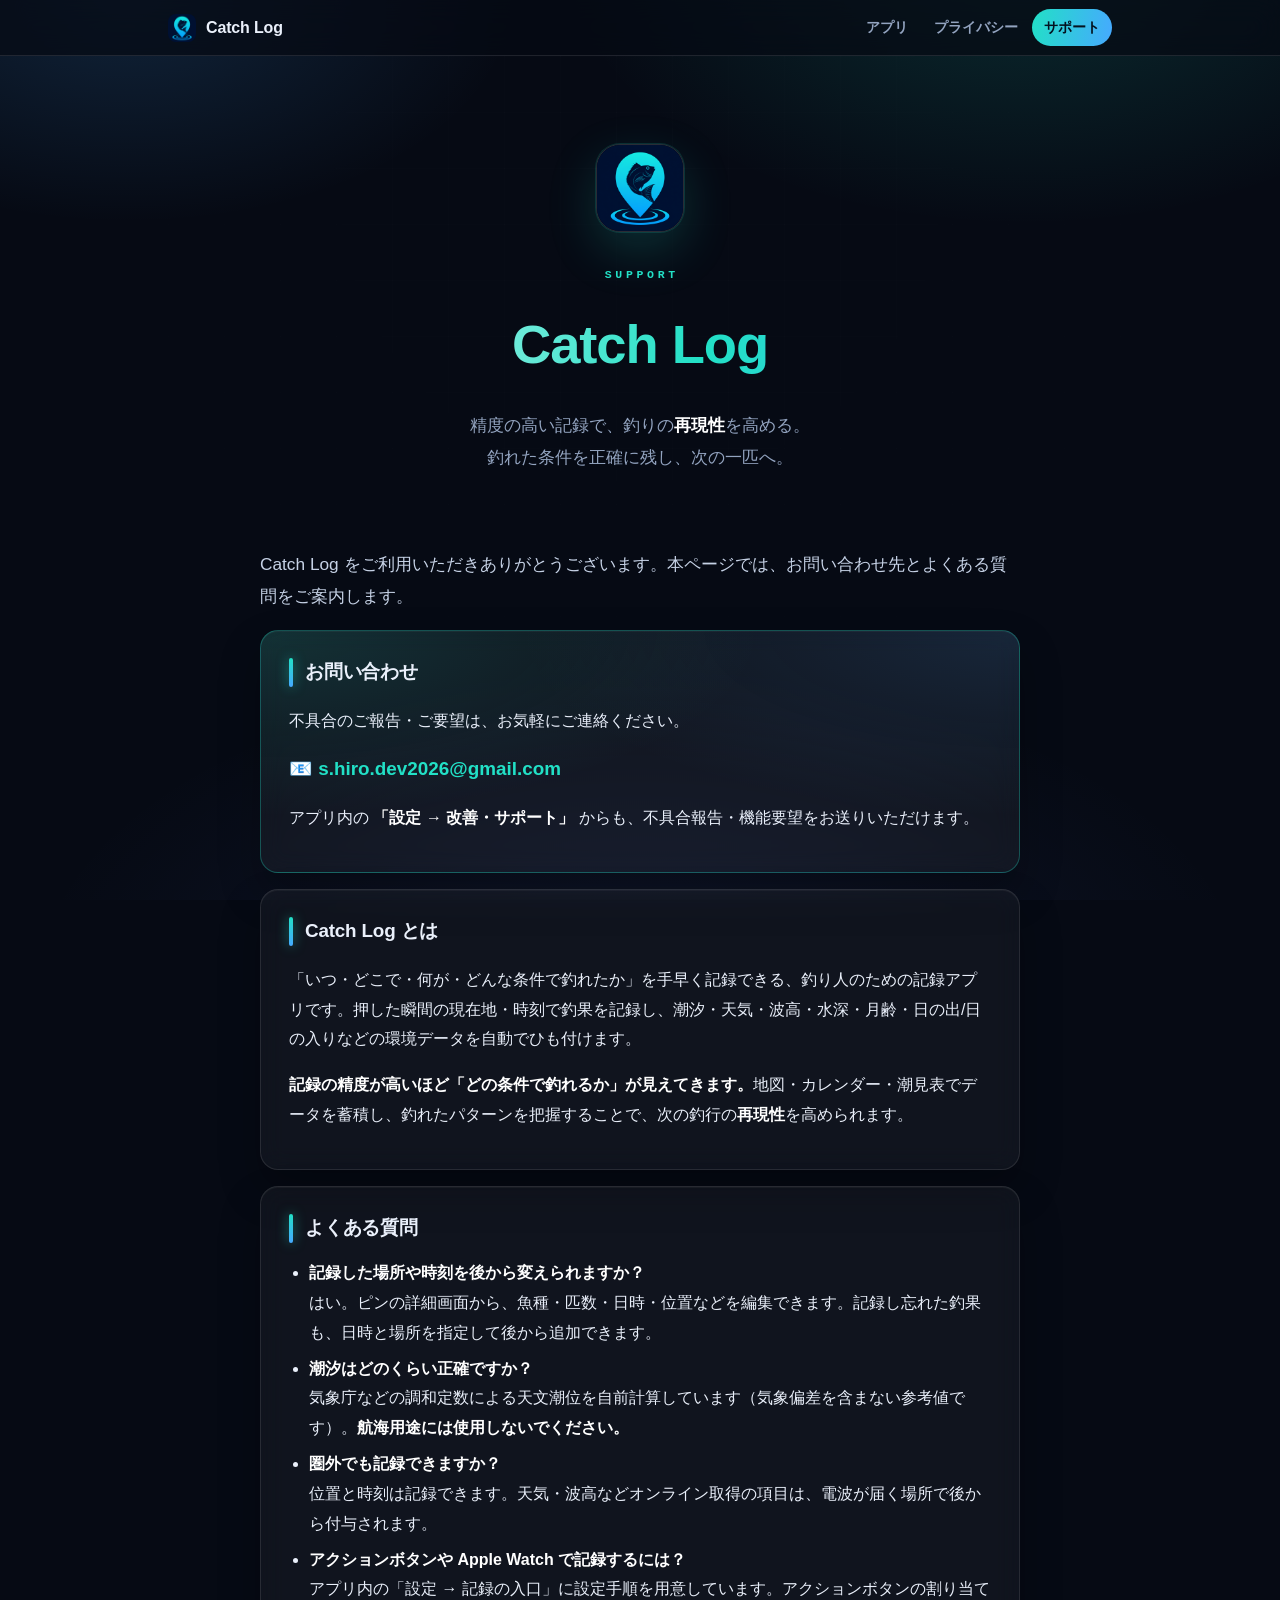
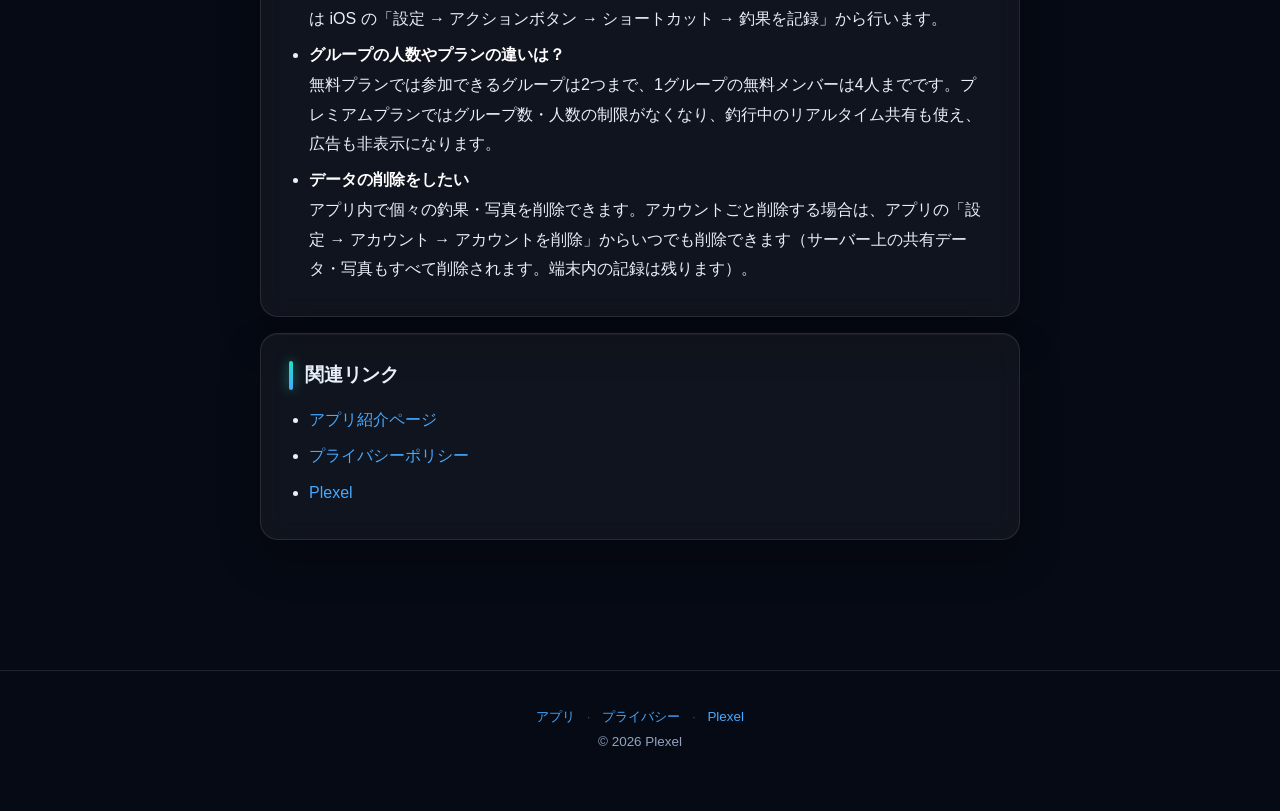
==== commit d5d51979: "プライバシーポリシーを現在の機能に合わせて更新(Google/メールサインイン・写真・共有・不具合報告・通知・購入情報・アプリ内アカウント削除。Crashlytics/国土地理院を削除)、サポートのア" ====
--- a/support.html
+++ b/support.html
@@ -63,7 +63,7 @@
       無料プランでは参加できるグループは2つまで、1グループの無料メンバーは4人までです。プレミアムプランではグループ数・人数の制限がなくなり、釣行中のリアルタイム共有も使え、広告も非表示になります。</li>
 
       <li><strong>データの削除をしたい</strong><br>
-      アプリ内で個々の釣果を削除できます。アカウントごとの削除をご希望の場合は、上記メールまでご連絡ください。</li>
+      アプリ内で個々の釣果・写真を削除できます。アカウントごと削除する場合は、アプリの「設定 → アカウント → アカウントを削除」からいつでも削除できます（サーバー上の共有データ・写真もすべて削除されます。端末内の記録は残ります）。</li>
     </ul>
   </section>
 
